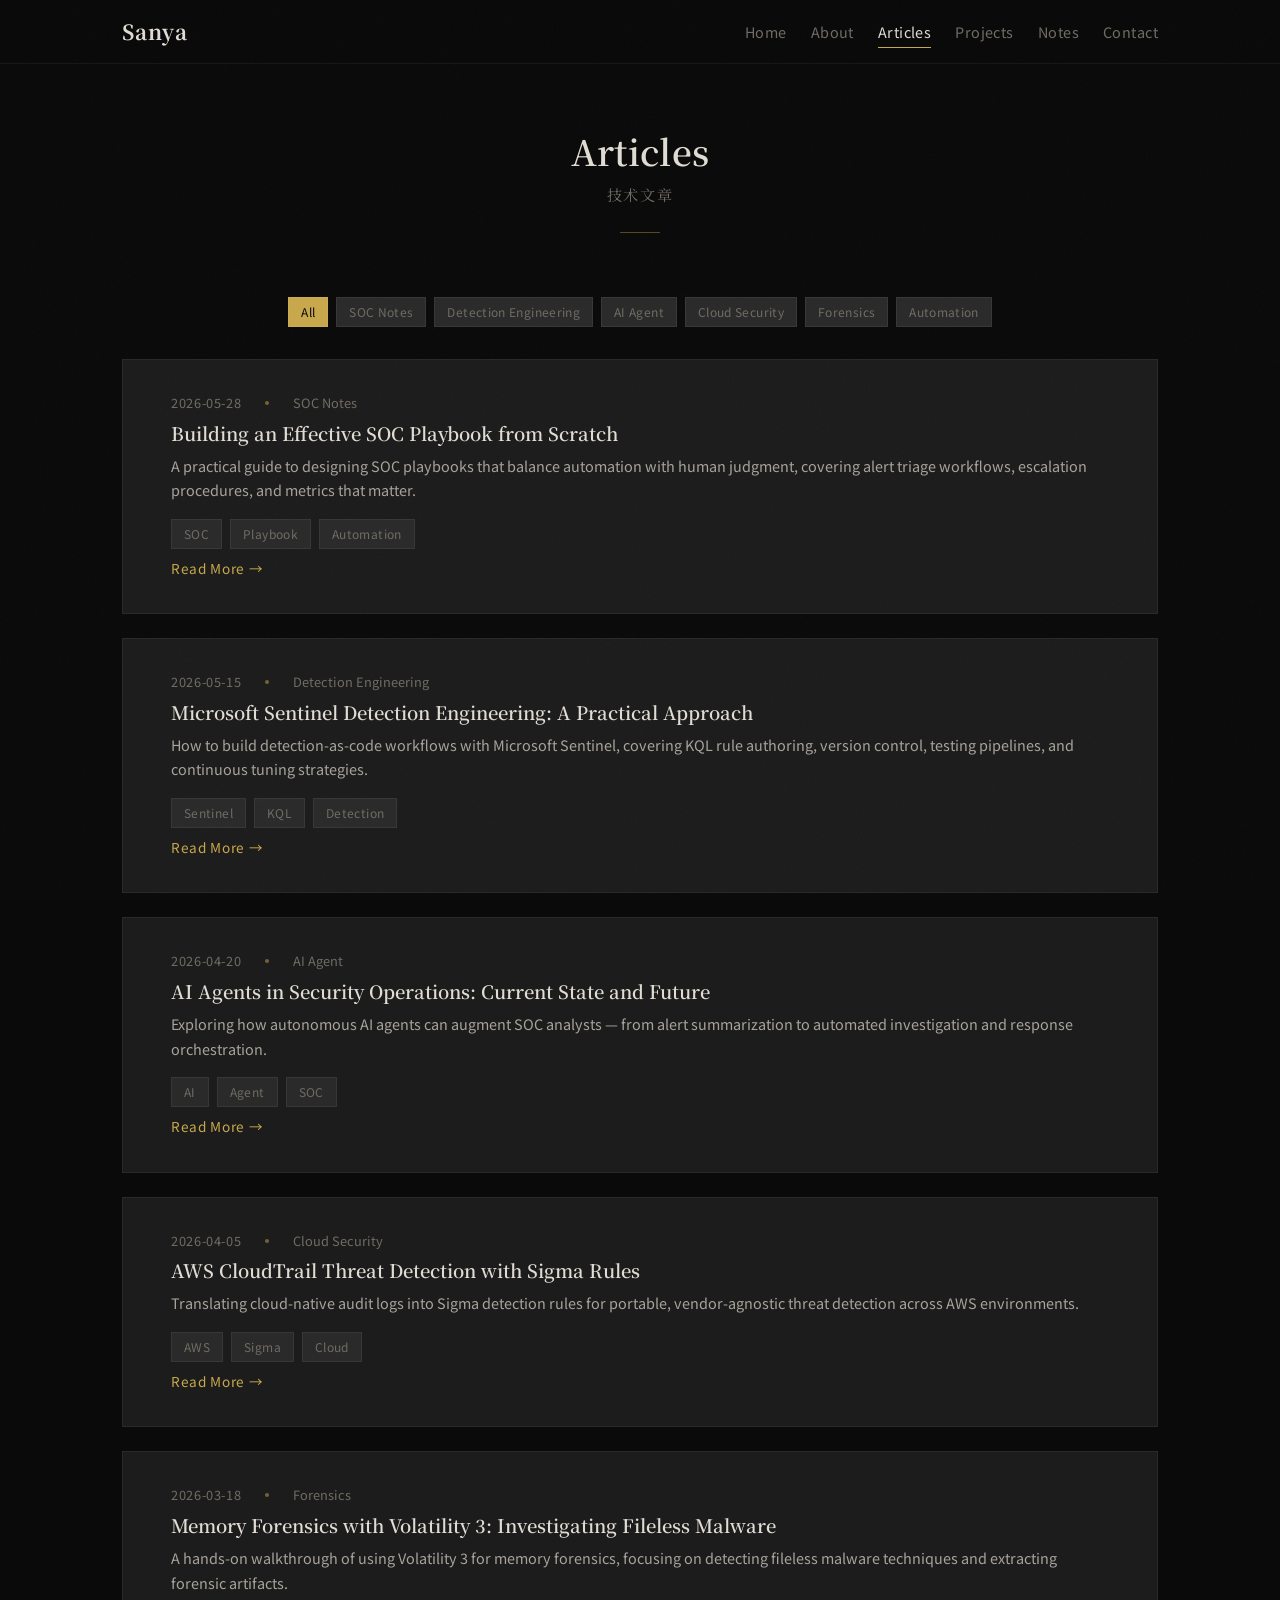
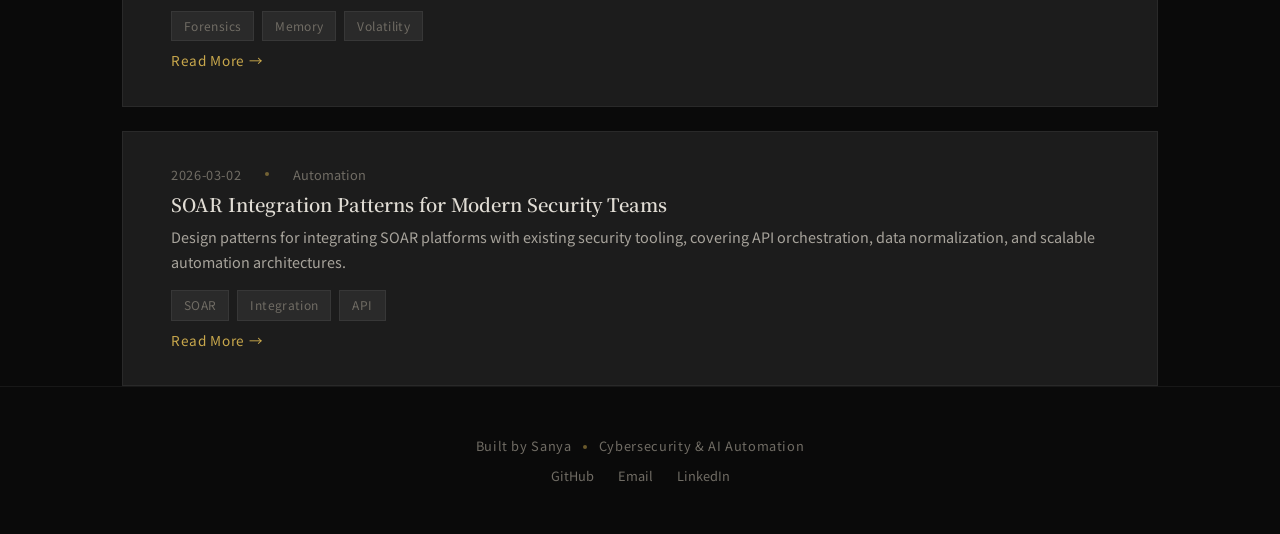
==== articles.html @ b6ca0478 "Initial commit: personal website with ink-wash mountain aesthetic" ====
<!DOCTYPE html>
<html lang="en">
<head>
  <meta charset="UTF-8">
  <meta name="viewport" content="width=device-width, initial-scale=1.0">
  <title>Articles — Sanya</title>
  <meta name="description" content="Technical articles on cybersecurity, SOC operations, detection engineering, AI agents, and security automation by Sanya.">
  <meta property="og:title" content="Articles — Sanya">
  <meta property="og:description" content="Technical articles on cybersecurity, SOC operations, detection engineering, AI agents, and security automation.">
  <meta property="og:type" content="website">

  <link rel="preconnect" href="https://fonts.googleapis.com">
  <link rel="preconnect" href="https://fonts.gstatic.com" crossorigin>
  <link href="https://fonts.googleapis.com/css2?family=Noto+Serif+SC:wght@300;400;500;600;700&family=Noto+Sans+SC:wght@300;400;500;700&display=swap" rel="stylesheet">
  <link rel="stylesheet" href="css/style.css">
  <link rel="icon" href="data:image/svg+xml,<svg xmlns='http://www.w3.org/2000/svg' viewBox='0 0 100 100'><text y='.9em' font-size='90'>墨</text></svg>">
</head>
<body>

  <!-- Navigation -->
  <nav class="nav">
    <div class="nav-inner">
      <a href="index.html" class="nav-logo">Sanya</a>
      <button class="nav-toggle" aria-label="Toggle menu">
        <span></span><span></span><span></span>
      </button>
      <ul class="nav-links">
        <li><a href="index.html">Home</a></li>
        <li><a href="index.html#about">About</a></li>
        <li><a href="articles.html" class="active">Articles</a></li>
        <li><a href="projects.html">Projects</a></li>
        <li><a href="notes.html">Notes</a></li>
        <li><a href="contact.html">Contact</a></li>
      </ul>
    </div>
  </nav>

  <!-- Articles Page -->
  <main class="article-page">
    <div class="container">
      <div class="section-header">
        <h2>Articles</h2>
        <p class="cn-subtitle cn-text">技术文章</p>
        <div class="section-divider"></div>
      </div>

      <!-- Category Filter -->
      <div class="text-center mb-xl">
        <div class="project-tags" style="justify-content: center;">
          <span class="tag" style="cursor: pointer; background: var(--gold-primary); color: var(--ink-deep);">All</span>
          <span class="tag" style="cursor: pointer;">SOC Notes</span>
          <span class="tag" style="cursor: pointer;">Detection Engineering</span>
          <span class="tag" style="cursor: pointer;">AI Agent</span>
          <span class="tag" style="cursor: pointer;">Cloud Security</span>
          <span class="tag" style="cursor: pointer;">Forensics</span>
          <span class="tag" style="cursor: pointer;">Automation</span>
        </div>
      </div>

      <div class="article-list">
        <!-- Article 1 -->
        <a href="articles/building-soc-playbook.html" class="article-card">
          <div class="article-meta">
            <span class="date">2026-05-28</span>
            <span class="ink-dot"></span>
            <span>SOC Notes</span>
          </div>
          <h3>Building an Effective SOC Playbook from Scratch</h3>
          <p class="summary">
            A practical guide to designing SOC playbooks that balance automation with human judgment,
            covering alert triage workflows, escalation procedures, and metrics that matter.
          </p>
          <div class="article-tags">
            <span class="tag">SOC</span>
            <span class="tag">Playbook</span>
            <span class="tag">Automation</span>
          </div>
          <span class="read-more">Read More</span>
        </a>

        <!-- Article 2 -->
        <a href="articles/sentinel-detection-engineering.html" class="article-card">
          <div class="article-meta">
            <span class="date">2026-05-15</span>
            <span class="ink-dot"></span>
            <span>Detection Engineering</span>
          </div>
          <h3>Microsoft Sentinel Detection Engineering: A Practical Approach</h3>
          <p class="summary">
            How to build detection-as-code workflows with Microsoft Sentinel, covering KQL rule authoring,
            version control, testing pipelines, and continuous tuning strategies.
          </p>
          <div class="article-tags">
            <span class="tag">Sentinel</span>
            <span class="tag">KQL</span>
            <span class="tag">Detection</span>
          </div>
          <span class="read-more">Read More</span>
        </a>

        <!-- Article 3 -->
        <a href="articles/ai-agent-security-operations.html" class="article-card">
          <div class="article-meta">
            <span class="date">2026-04-20</span>
            <span class="ink-dot"></span>
            <span>AI Agent</span>
          </div>
          <h3>AI Agents in Security Operations: Current State and Future</h3>
          <p class="summary">
            Exploring how autonomous AI agents can augment SOC analysts — from alert summarization
            to automated investigation and response orchestration.
          </p>
          <div class="article-tags">
            <span class="tag">AI</span>
            <span class="tag">Agent</span>
            <span class="tag">SOC</span>
          </div>
          <span class="read-more">Read More</span>
        </a>

        <!-- Article 4 -->
        <a href="articles/cloud-security-aws-threat-detection.html" class="article-card">
          <div class="article-meta">
            <span class="date">2026-04-05</span>
            <span class="ink-dot"></span>
            <span>Cloud Security</span>
          </div>
          <h3>AWS CloudTrail Threat Detection with Sigma Rules</h3>
          <p class="summary">
            Translating cloud-native audit logs into Sigma detection rules for portable,
            vendor-agnostic threat detection across AWS environments.
          </p>
          <div class="article-tags">
            <span class="tag">AWS</span>
            <span class="tag">Sigma</span>
            <span class="tag">Cloud</span>
          </div>
          <span class="read-more">Read More</span>
        </a>

        <!-- Article 5 -->
        <a href="articles/memory-forensics-volatility.html" class="article-card">
          <div class="article-meta">
            <span class="date">2026-03-18</span>
            <span class="ink-dot"></span>
            <span>Forensics</span>
          </div>
          <h3>Memory Forensics with Volatility 3: Investigating Fileless Malware</h3>
          <p class="summary">
            A hands-on walkthrough of using Volatility 3 for memory forensics,
            focusing on detecting fileless malware techniques and extracting forensic artifacts.
          </p>
          <div class="article-tags">
            <span class="tag">Forensics</span>
            <span class="tag">Memory</span>
            <span class="tag">Volatility</span>
          </div>
          <span class="read-more">Read More</span>
        </a>

        <!-- Article 6 -->
        <a href="articles/soar-integration-patterns.html" class="article-card">
          <div class="article-meta">
            <span class="date">2026-03-02</span>
            <span class="ink-dot"></span>
            <span>Automation</span>
          </div>
          <h3>SOAR Integration Patterns for Modern Security Teams</h3>
          <p class="summary">
            Design patterns for integrating SOAR platforms with existing security tooling,
            covering API orchestration, data normalization, and scalable automation architectures.
          </p>
          <div class="article-tags">
            <span class="tag">SOAR</span>
            <span class="tag">Integration</span>
            <span class="tag">API</span>
          </div>
          <span class="read-more">Read More</span>
        </a>
      </div>
    </div>
  </main>

  <!-- Footer -->
  <footer class="footer">
    <div class="container">
      <p>Built by Sanya <span class="ink-dot"></span> Cybersecurity & AI Automation</p>
      <div class="footer-links">
        <a href="https://github.com/sanya" target="_blank" rel="noopener">GitHub</a>
        <a href="mailto:hello@sanya.dev">Email</a>
        <a href="https://linkedin.com/in/sanya" target="_blank" rel="noopener">LinkedIn</a>
      </div>
    </div>
  </footer>

  <script src="js/main.js"></script>
</body>
</html>
---- css/style.css ----
/* ============================================
   SANYA — Ink-Wash Mountain Aesthetic
   Black · Gold · Ash Theme
   ============================================ */

/* ---------- CSS Custom Properties ---------- */
:root {
  /* Ink-black base palette */
  --ink-deep: #0a0a0a;
  --ink-primary: #141414;
  --ink-medium: #1c1c1c;
  --ink-light: #2a2a2a;
  --ink-faint: #3a3a3a;

  /* Ash / gray tones */
  --ash-dark: #4a4a4a;
  --ash-medium: #6a6a6a;
  --ash-light: #8a8a8a;
  --ash-pale: #b0b0b0;

  /* Gold accents */
  --gold-deep: #8b6914;
  --gold-primary: #c9a84c;
  --gold-light: #d4b86a;
  --gold-pale: #e8d4a0;
  --gold-glow: rgba(201, 168, 76, 0.15);

  /* Mist / cloud tones */
  --mist-white: #e8e4dc;
  --mist-light: #d0ccc4;
  --mist-medium: #a8a49c;
  --mist-dark: #78746c;

  /* Paper & background */
  --paper-white: #0e0e0e;
  --paper-cream: #161616;
  --paper-warm: #1e1e1e;
  --paper-aged: #252525;

  /* Text colors */
  --text-primary: #e0dcd4;
  --text-secondary: #a8a49c;
  --text-muted: #706c64;
  --text-faint: #504c44;

  /* Functional */
  --border-light: rgba(201, 168, 76, 0.08);
  --border-medium: rgba(201, 168, 76, 0.15);
  --border-subtle: rgba(255, 255, 255, 0.06);
  --shadow-soft: 0 2px 20px rgba(0, 0, 0, 0.5);
  --shadow-hover: 0 4px 30px rgba(0, 0, 0, 0.6);
  --shadow-gold: 0 0 30px rgba(201, 168, 76, 0.08);

  /* Typography */
  --font-serif: 'Noto Serif SC', 'Source Han Serif SC', 'STSong', Georgia, serif;
  --font-sans: 'Noto Sans SC', 'Source Han Sans SC', 'PingFang SC', system-ui, sans-serif;
  --font-mono: 'JetBrains Mono', 'Fira Code', monospace;

  /* Spacing */
  --space-xs: 0.25rem;
  --space-sm: 0.5rem;
  --space-md: 1rem;
  --space-lg: 1.5rem;
  --space-xl: 2rem;
  --space-2xl: 3rem;
  --space-3xl: 4rem;
  --space-4xl: 6rem;

  /* Layout */
  --max-width: 1100px;
  --nav-height: 64px;

  /* Transitions */
  --transition-fast: 150ms ease;
  --transition-base: 250ms ease;
  --transition-slow: 400ms ease;
}

/* ---------- Reset & Base ---------- */
*,
*::before,
*::after {
  margin: 0;
  padding: 0;
  box-sizing: border-box;
}

html {
  font-size: 16px;
  scroll-behavior: smooth;
  -webkit-font-smoothing: antialiased;
  -moz-osx-font-smoothing: grayscale;
}

body {
  font-family: var(--font-sans);
  color: var(--text-primary);
  background-color: var(--ink-deep);
  line-height: 1.7;
  min-height: 100vh;
  overflow-x: hidden;
}

/* Ink texture overlay */
body::before {
  content: '';
  position: fixed;
  top: 0;
  left: 0;
  width: 100%;
  height: 100%;
  pointer-events: none;
  z-index: 9999;
  background-image:
    url("data:image/svg+xml,%3Csvg viewBox='0 0 512 512' xmlns='http://www.w3.org/2000/svg'%3E%3Cfilter id='noise'%3E%3CfeTurbulence type='fractalNoise' baseFrequency='0.65' numOctaves='3' stitchTiles='stitch'/%3E%3C/filter%3E%3Crect width='100%25' height='100%25' filter='url(%23noise)' opacity='0.04'/%3E%3C/svg%3E");
  opacity: 0.5;
}

/* ---------- Typography ---------- */
h1, h2, h3, h4, h5, h6 {
  font-family: var(--font-serif);
  font-weight: 600;
  line-height: 1.3;
  color: var(--text-primary);
}

h1 { font-size: clamp(2rem, 5vw, 3.2rem); letter-spacing: 0.02em; }
h2 { font-size: clamp(1.5rem, 3.5vw, 2.2rem); letter-spacing: 0.01em; }
h3 { font-size: clamp(1.1rem, 2.5vw, 1.4rem); }

p {
  margin-bottom: var(--space-md);
  color: var(--text-secondary);
}

a {
  color: var(--gold-primary);
  text-decoration: none;
  transition: color var(--transition-fast);
}

a:hover {
  color: var(--gold-light);
}

.cn-text {
  font-family: var(--font-serif);
  letter-spacing: 0.05em;
}

/* ---------- Layout ---------- */
.container {
  width: 100%;
  max-width: var(--max-width);
  margin: 0 auto;
  padding: 0 var(--space-xl);
}

section {
  padding: var(--space-4xl) 0;
}

/* ---------- Navigation ---------- */
.nav {
  position: fixed;
  top: 0;
  left: 0;
  right: 0;
  height: var(--nav-height);
  background: rgba(10, 10, 10, 0.92);
  backdrop-filter: blur(12px);
  -webkit-backdrop-filter: blur(12px);
  border-bottom: 1px solid var(--border-subtle);
  z-index: 1000;
  transition: all var(--transition-base);
}

.nav.scrolled {
  box-shadow: var(--shadow-soft);
}

.nav-inner {
  display: flex;
  align-items: center;
  justify-content: space-between;
  height: 100%;
  max-width: var(--max-width);
  margin: 0 auto;
  padding: 0 var(--space-xl);
}

.nav-logo {
  font-family: var(--font-serif);
  font-size: 1.3rem;
  font-weight: 700;
  color: var(--text-primary);
  letter-spacing: 0.05em;
}

.nav-logo:hover {
  color: var(--gold-primary);
}

.nav-links {
  display: flex;
  align-items: center;
  gap: var(--space-lg);
  list-style: none;
}

.nav-links a {
  font-size: 0.9rem;
  color: var(--text-muted);
  letter-spacing: 0.03em;
  padding: var(--space-xs) 0;
  position: relative;
}

.nav-links a::after {
  content: '';
  position: absolute;
  bottom: -2px;
  left: 0;
  width: 0;
  height: 1px;
  background: var(--gold-primary);
  transition: width var(--transition-base);
}

.nav-links a:hover {
  color: var(--text-primary);
}

.nav-links a:hover::after,
.nav-links a.active::after {
  width: 100%;
}

.nav-links a.active {
  color: var(--text-primary);
}

.nav-toggle {
  display: none;
  flex-direction: column;
  gap: 5px;
  background: none;
  border: none;
  cursor: pointer;
  padding: var(--space-sm);
}

.nav-toggle span {
  display: block;
  width: 22px;
  height: 1.5px;
  background: var(--text-primary);
  transition: all var(--transition-base);
}

/* ---------- Hero Section ---------- */
.hero {
  min-height: 100vh;
  display: flex;
  align-items: center;
  justify-content: center;
  text-align: center;
  padding-top: var(--nav-height);
  position: relative;
  overflow: hidden;
}

/* Ink-wash mountain atmosphere */
.hero::before {
  content: '';
  position: absolute;
  top: 0;
  left: 0;
  right: 0;
  bottom: 0;
  background:
    radial-gradient(ellipse at 20% 80%, rgba(201, 168, 76, 0.04) 0%, transparent 50%),
    radial-gradient(ellipse at 80% 20%, rgba(201, 168, 76, 0.03) 0%, transparent 50%),
    radial-gradient(ellipse at 50% 50%, rgba(40, 40, 40, 0.5) 0%, transparent 70%);
  pointer-events: none;
}

.hero::after {
  content: '';
  position: absolute;
  bottom: 0;
  left: 0;
  right: 0;
  height: 200px;
  background: linear-gradient(to top, var(--ink-deep), transparent);
  pointer-events: none;
}

.hero-content {
  position: relative;
  z-index: 1;
  max-width: 700px;
}

.hero-title {
  font-size: clamp(3rem, 8vw, 5.5rem);
  font-weight: 300;
  letter-spacing: 0.15em;
  color: var(--text-primary);
  margin-bottom: var(--space-md);
  font-family: var(--font-serif);
  text-shadow: 0 0 60px rgba(201, 168, 76, 0.1);
}

.hero-subtitle {
  font-size: clamp(0.85rem, 2vw, 1rem);
  color: var(--text-muted);
  letter-spacing: 0.25em;
  text-transform: uppercase;
  margin-bottom: var(--space-2xl);
  font-weight: 400;
}

.hero-intro {
  font-size: 1.05rem;
  color: var(--text-secondary);
  line-height: 1.8;
  margin-bottom: var(--space-xl);
  max-width: 550px;
  margin-left: auto;
  margin-right: auto;
}

.hero-motto {
  font-family: var(--font-serif);
  font-size: 1.2rem;
  color: var(--gold-primary);
  letter-spacing: 0.2em;
  margin-bottom: var(--space-3xl);
  text-shadow: 0 0 40px rgba(201, 168, 76, 0.2);
}

.hero-divider {
  width: 80px;
  height: 1px;
  background: linear-gradient(90deg, transparent, var(--gold-primary), transparent);
  margin: 0 auto var(--space-3xl);
  opacity: 0.6;
}

.hero-buttons {
  display: flex;
  gap: var(--space-md);
  justify-content: center;
  flex-wrap: wrap;
}

/* ---------- Buttons ---------- */
.btn {
  display: inline-flex;
  align-items: center;
  gap: var(--space-sm);
  padding: 0.75rem 1.8rem;
  font-family: var(--font-sans);
  font-size: 0.88rem;
  letter-spacing: 0.05em;
  border: 1px solid var(--border-medium);
  border-radius: 2px;
  background: transparent;
  color: var(--gold-primary);
  cursor: pointer;
  transition: all var(--transition-base);
  text-decoration: none;
}

.btn:hover {
  background: var(--gold-primary);
  color: var(--ink-deep);
  border-color: var(--gold-primary);
  box-shadow: var(--shadow-gold);
}

.btn-primary {
  background: var(--gold-primary);
  color: var(--ink-deep);
  border-color: var(--gold-primary);
}

.btn-primary:hover {
  background: var(--gold-light);
  border-color: var(--gold-light);
  box-shadow: 0 0 30px rgba(201, 168, 76, 0.2);
}

/* ---------- Section Headers ---------- */
.section-header {
  text-align: center;
  margin-bottom: var(--space-3xl);
}

.section-header h2 {
  margin-bottom: var(--space-sm);
}

.section-header .cn-subtitle {
  font-family: var(--font-serif);
  font-size: 0.95rem;
  color: var(--text-muted);
  letter-spacing: 0.1em;
}

.section-divider {
  width: 40px;
  height: 1px;
  background: var(--gold-primary);
  margin: var(--space-lg) auto;
  opacity: 0.4;
}

/* ---------- About Section ---------- */
.about {
  background: linear-gradient(180deg, var(--ink-deep) 0%, var(--ink-primary) 100%);
}

.about-grid {
  display: grid;
  grid-template-columns: 1fr 1fr;
  gap: var(--space-3xl);
  align-items: start;
}

.about-card {
  background: var(--ink-medium);
  border: 1px solid var(--border-subtle);
  padding: var(--space-2xl);
  position: relative;
}

.about-card::before {
  content: '';
  position: absolute;
  top: 0;
  left: 0;
  width: 2px;
  height: 100%;
  background: linear-gradient(180deg, var(--gold-primary), transparent);
  opacity: 0.5;
}

.about-card h3 {
  font-size: 1.1rem;
  margin-bottom: var(--space-lg);
  color: var(--gold-primary);
}

.about-card p {
  font-size: 0.95rem;
  line-height: 1.9;
}

.about-card .cn-text {
  font-size: 0.92rem;
  line-height: 2;
  color: var(--text-muted);
}

/* ---------- Focus Areas ---------- */
.focus-areas {
  background: var(--ink-deep);
}

.focus-grid {
  display: grid;
  grid-template-columns: repeat(auto-fit, minmax(240px, 1fr));
  gap: var(--space-lg);
}

.focus-card {
  background: var(--ink-medium);
  border: 1px solid var(--border-subtle);
  padding: var(--space-xl);
  transition: all var(--transition-base);
  position: relative;
  overflow: hidden;
}

.focus-card::after {
  content: '';
  position: absolute;
  bottom: 0;
  left: 0;
  width: 100%;
  height: 2px;
  background: linear-gradient(90deg, var(--gold-primary), transparent);
  transform: scaleX(0);
  transform-origin: left;
  transition: transform var(--transition-base);
}

.focus-card:hover {
  box-shadow: var(--shadow-hover), var(--shadow-gold);
  transform: translateY(-2px);
  border-color: var(--border-medium);
}

.focus-card:hover::after {
  transform: scaleX(1);
}

.focus-card-icon {
  font-size: 1.5rem;
  margin-bottom: var(--space-md);
  color: var(--gold-primary);
  opacity: 0.7;
}

.focus-card h3 {
  font-size: 1rem;
  margin-bottom: var(--space-sm);
  font-weight: 500;
}

.focus-card p {
  font-size: 0.85rem;
  color: var(--text-muted);
  line-height: 1.6;
}

/* ---------- Projects Section ---------- */
.projects {
  background: linear-gradient(180deg, var(--ink-primary) 0%, var(--ink-deep) 100%);
}

.project-list {
  display: grid;
  gap: var(--space-lg);
}

.project-card {
  display: grid;
  grid-template-columns: 1fr auto;
  gap: var(--space-xl);
  align-items: center;
  background: var(--ink-medium);
  border: 1px solid var(--border-subtle);
  padding: var(--space-xl) var(--space-2xl);
  transition: all var(--transition-base);
}

.project-card:hover {
  box-shadow: var(--shadow-hover), var(--shadow-gold);
  border-color: var(--border-medium);
}

.project-info h3 {
  font-size: 1.1rem;
  margin-bottom: var(--space-xs);
}

.project-info p {
  font-size: 0.9rem;
  color: var(--text-muted);
  margin-bottom: 0;
}

.project-tags {
  display: flex;
  gap: var(--space-sm);
  flex-wrap: wrap;
}

.tag {
  font-size: 0.75rem;
  padding: 0.25rem 0.75rem;
  background: var(--ink-light);
  border: 1px solid var(--border-subtle);
  color: var(--text-muted);
  letter-spacing: 0.03em;
}

/* ---------- Articles Section ---------- */
.articles {
  background: var(--ink-deep);
}

.article-list {
  display: grid;
  gap: var(--space-lg);
}

.article-card {
  display: block;
  background: var(--ink-medium);
  border: 1px solid var(--border-subtle);
  padding: var(--space-xl) var(--space-2xl);
  transition: all var(--transition-base);
  text-decoration: none;
}

.article-card:hover {
  box-shadow: var(--shadow-hover), var(--shadow-gold);
  transform: translateY(-1px);
  border-color: var(--border-medium);
}

.article-meta {
  display: flex;
  align-items: center;
  gap: var(--space-md);
  margin-bottom: var(--space-sm);
  font-size: 0.8rem;
  color: var(--text-muted);
}

.article-meta .date {
  letter-spacing: 0.05em;
}

.article-card h3 {
  font-size: 1.15rem;
  margin-bottom: var(--space-sm);
  transition: color var(--transition-fast);
}

.article-card:hover h3 {
  color: var(--gold-light);
}

.article-card .summary {
  font-size: 0.9rem;
  color: var(--text-secondary);
  line-height: 1.7;
  margin-bottom: var(--space-md);
}

.article-tags {
  display: flex;
  gap: var(--space-sm);
  flex-wrap: wrap;
}

.read-more {
  font-size: 0.85rem;
  color: var(--gold-primary);
  letter-spacing: 0.05em;
  display: inline-flex;
  align-items: center;
  gap: var(--space-xs);
  margin-top: var(--space-sm);
}

.read-more::after {
  content: '→';
  transition: transform var(--transition-fast);
}

.article-card:hover .read-more::after {
  transform: translateX(4px);
}

/* ---------- Article Page ---------- */
.article-page {
  padding-top: calc(var(--nav-height) + var(--space-3xl));
}

.article-header {
  text-align: center;
  margin-bottom: var(--space-3xl);
  padding-bottom: var(--space-2xl);
  border-bottom: 1px solid var(--border-subtle);
}

.article-header h1 {
  margin-bottom: var(--space-md);
}

.article-content {
  max-width: 720px;
  margin: 0 auto;
  padding-bottom: var(--space-4xl);
}

.article-content h2 {
  margin-top: var(--space-3xl);
  margin-bottom: var(--space-lg);
}

.article-content h3 {
  margin-top: var(--space-2xl);
  margin-bottom: var(--space-md);
}

.article-content p {
  margin-bottom: var(--space-lg);
  font-size: 1rem;
  line-height: 1.9;
}

.article-content code {
  font-family: var(--font-mono);
  font-size: 0.88em;
  background: var(--ink-light);
  padding: 0.15em 0.4em;
  border: 1px solid var(--border-subtle);
  color: var(--gold-primary);
}

.article-content pre {
  background: var(--ink-primary);
  color: var(--gold-pale);
  padding: var(--space-xl);
  overflow-x: auto;
  margin: var(--space-xl) 0;
  border: 1px solid var(--border-subtle);
}

.article-content pre code {
  background: none;
  border: none;
  padding: 0;
  color: inherit;
}

.article-content blockquote {
  border-left: 2px solid var(--gold-primary);
  padding-left: var(--space-lg);
  margin: var(--space-xl) 0;
  color: var(--text-muted);
  font-style: italic;
}

.article-content ul, .article-content ol {
  margin: var(--space-lg) 0;
  padding-left: var(--space-xl);
}

.article-content li {
  margin-bottom: var(--space-sm);
  line-height: 1.8;
}

/* ---------- Contact Section ---------- */
.contact {
  background: linear-gradient(180deg, var(--ink-deep) 0%, var(--ink-primary) 100%);
  text-align: center;
}

.contact-links {
  display: flex;
  justify-content: center;
  gap: var(--space-xl);
  margin-top: var(--space-2xl);
  flex-wrap: wrap;
}

.contact-link {
  display: flex;
  flex-direction: column;
  align-items: center;
  gap: var(--space-sm);
  padding: var(--space-xl);
  border: 1px solid var(--border-subtle);
  background: var(--ink-medium);
  min-width: 140px;
  transition: all var(--transition-base);
  text-decoration: none;
}

.contact-link:hover {
  box-shadow: var(--shadow-hover), var(--shadow-gold);
  border-color: var(--gold-primary);
}

.contact-link-icon {
  font-size: 1.5rem;
  color: var(--gold-primary);
  opacity: 0.7;
}

.contact-link-label {
  font-size: 0.85rem;
  color: var(--text-secondary);
  letter-spacing: 0.05em;
}

/* ---------- Footer ---------- */
.footer {
  padding: var(--space-2xl) 0;
  border-top: 1px solid var(--border-subtle);
  text-align: center;
  background: var(--ink-deep);
}

.footer p {
  font-size: 0.8rem;
  color: var(--text-muted);
  letter-spacing: 0.05em;
  margin-bottom: var(--space-sm);
}

.footer-links {
  display: flex;
  justify-content: center;
  gap: var(--space-lg);
}

.footer-links a {
  font-size: 0.8rem;
  color: var(--text-muted);
}

.footer-links a:hover {
  color: var(--gold-primary);
}

/* ---------- Ink Wash Decorative Elements ---------- */
.ink-dot {
  display: inline-block;
  width: 4px;
  height: 4px;
  background: var(--gold-primary);
  border-radius: 50%;
  margin: 0 var(--space-sm);
  vertical-align: middle;
  opacity: 0.5;
}

.garden-line {
  width: 100%;
  height: 1px;
  background: repeating-linear-gradient(
    90deg,
    var(--border-subtle) 0px,
    var(--border-subtle) 8px,
    transparent 8px,
    transparent 16px
  );
  margin: var(--space-3xl) 0;
}

/* ---------- Responsive Design ---------- */
@media (max-width: 768px) {
  :root {
    --nav-height: 56px;
  }

  .container {
    padding: 0 var(--space-lg);
  }

  section {
    padding: var(--space-3xl) 0;
  }

  .nav-toggle {
    display: flex;
  }

  .nav-links {
    position: fixed;
    top: var(--nav-height);
    left: 0;
    right: 0;
    bottom: 0;
    background: rgba(10, 10, 10, 0.98);
    backdrop-filter: blur(12px);
    flex-direction: column;
    justify-content: center;
    align-items: center;
    gap: var(--space-xl);
    transform: translateX(100%);
    transition: transform var(--transition-base);
  }

  .nav-links.active {
    transform: translateX(0);
  }

  .nav-links a {
    font-size: 1.1rem;
  }

  .hero-title {
    letter-spacing: 0.08em;
  }

  .hero-buttons {
    flex-direction: column;
    align-items: center;
  }

  .btn {
    width: 100%;
    max-width: 260px;
    justify-content: center;
  }

  .about-grid {
    grid-template-columns: 1fr;
    gap: var(--space-xl);
  }

  .project-card {
    grid-template-columns: 1fr;
    gap: var(--space-md);
  }

  .focus-grid {
    grid-template-columns: 1fr 1fr;
    gap: var(--space-md);
  }

  .contact-links {
    flex-direction: column;
    align-items: center;
  }

  .contact-link {
    width: 100%;
    max-width: 280px;
  }
}

@media (max-width: 480px) {
  .focus-grid {
    grid-template-columns: 1fr;
  }

  .hero-subtitle {
    letter-spacing: 0.1em;
    font-size: 0.78rem;
  }
}

/* ---------- Print Styles ---------- */
@media print {
  .nav, .footer, .hero-buttons {
    display: none;
  }

  body::before {
    display: none;
  }

  .hero {
    min-height: auto;
    padding: 2rem 0;
  }
}

/* ---------- Animations ---------- */
@keyframes fadeIn {
  from {
    opacity: 0;
    transform: translateY(10px);
  }
  to {
    opacity: 1;
    transform: translateY(0);
  }
}

.fade-in {
  animation: fadeIn 0.6s ease forwards;
}

.focus-card:nth-child(1) { animation-delay: 0.05s; }
.focus-card:nth-child(2) { animation-delay: 0.1s; }
.focus-card:nth-child(3) { animation-delay: 0.15s; }
.focus-card:nth-child(4) { animation-delay: 0.2s; }
.focus-card:nth-child(5) { animation-delay: 0.25s; }
.focus-card:nth-child(6) { animation-delay: 0.3s; }
.focus-card:nth-child(7) { animation-delay: 0.35s; }
.focus-card:nth-child(8) { animation-delay: 0.4s; }

/* ---------- Utility Classes ---------- */
.text-center { text-align: center; }
.text-muted { color: var(--text-muted); }
.mt-lg { margin-top: var(--space-lg); }
.mt-xl { margin-top: var(--space-xl); }
.mb-lg { margin-bottom: var(--space-lg); }
.mb-xl { margin-bottom: var(--space-xl); }
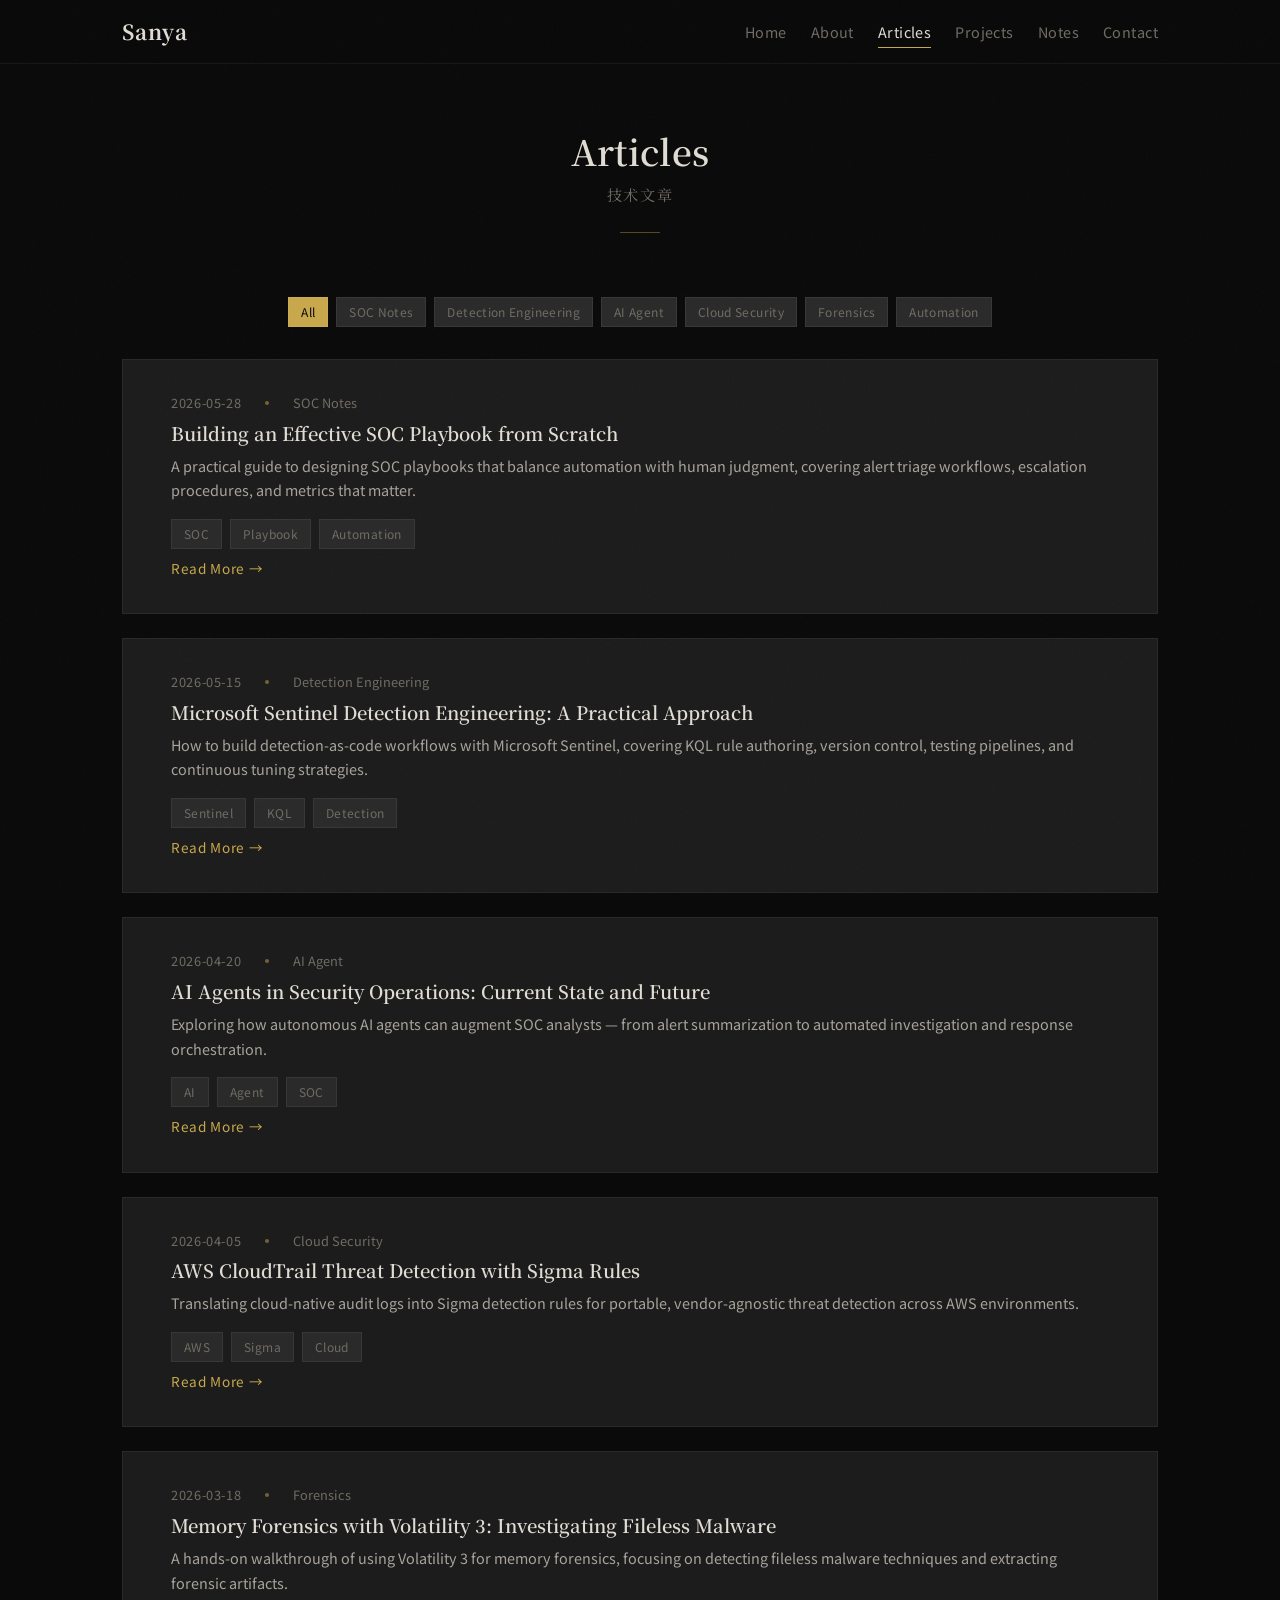
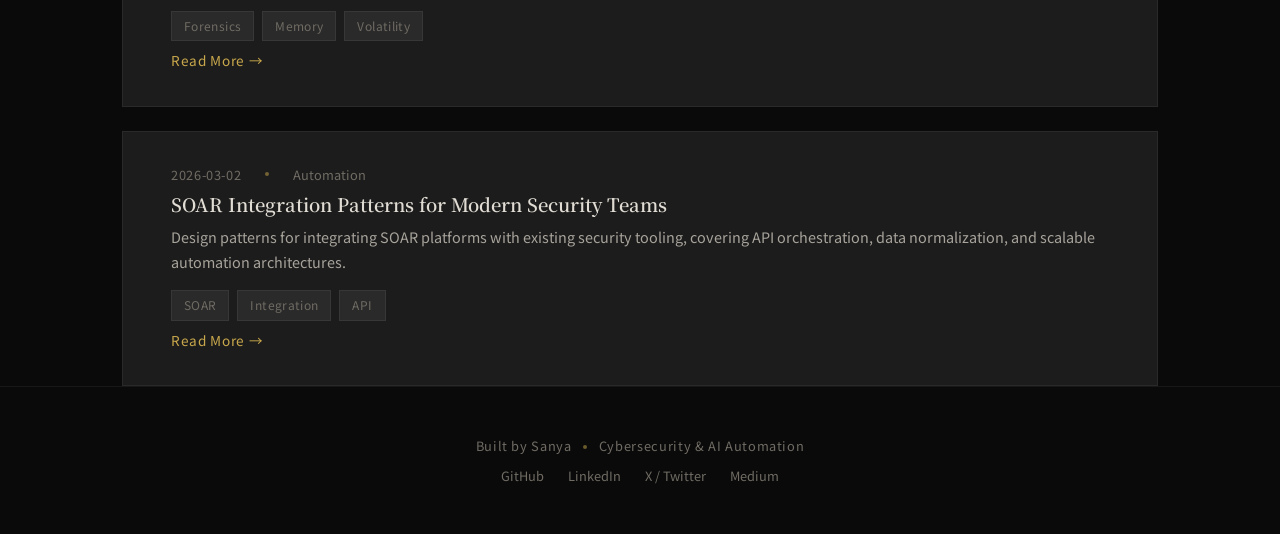
==== commit 6822c63f: "update the contact" ====
--- a/articles.html
+++ b/articles.html
@@ -186,9 +186,10 @@
     <div class="container">
       <p>Built by Sanya <span class="ink-dot"></span> Cybersecurity & AI Automation</p>
       <div class="footer-links">
-        <a href="https://github.com/sanya" target="_blank" rel="noopener">GitHub</a>
-        <a href="mailto:hello@sanya.dev">Email</a>
-        <a href="https://linkedin.com/in/sanya" target="_blank" rel="noopener">LinkedIn</a>
+        <a href="https://github.com/yayalingo" target="_blank" rel="noopener">GitHub</a>
+        <a href="https://www.linkedin.com/in/sanya-d-653430322/" target="_blank" rel="noopener">LinkedIn</a>
+        <a href="https://x.com/xuxuliya" target="_blank" rel="noopener">X / Twitter</a>
+        <a href="https://medium.com/@2606794898" target="_blank" rel="noopener">Medium</a>
       </div>
     </div>
   </footer>
